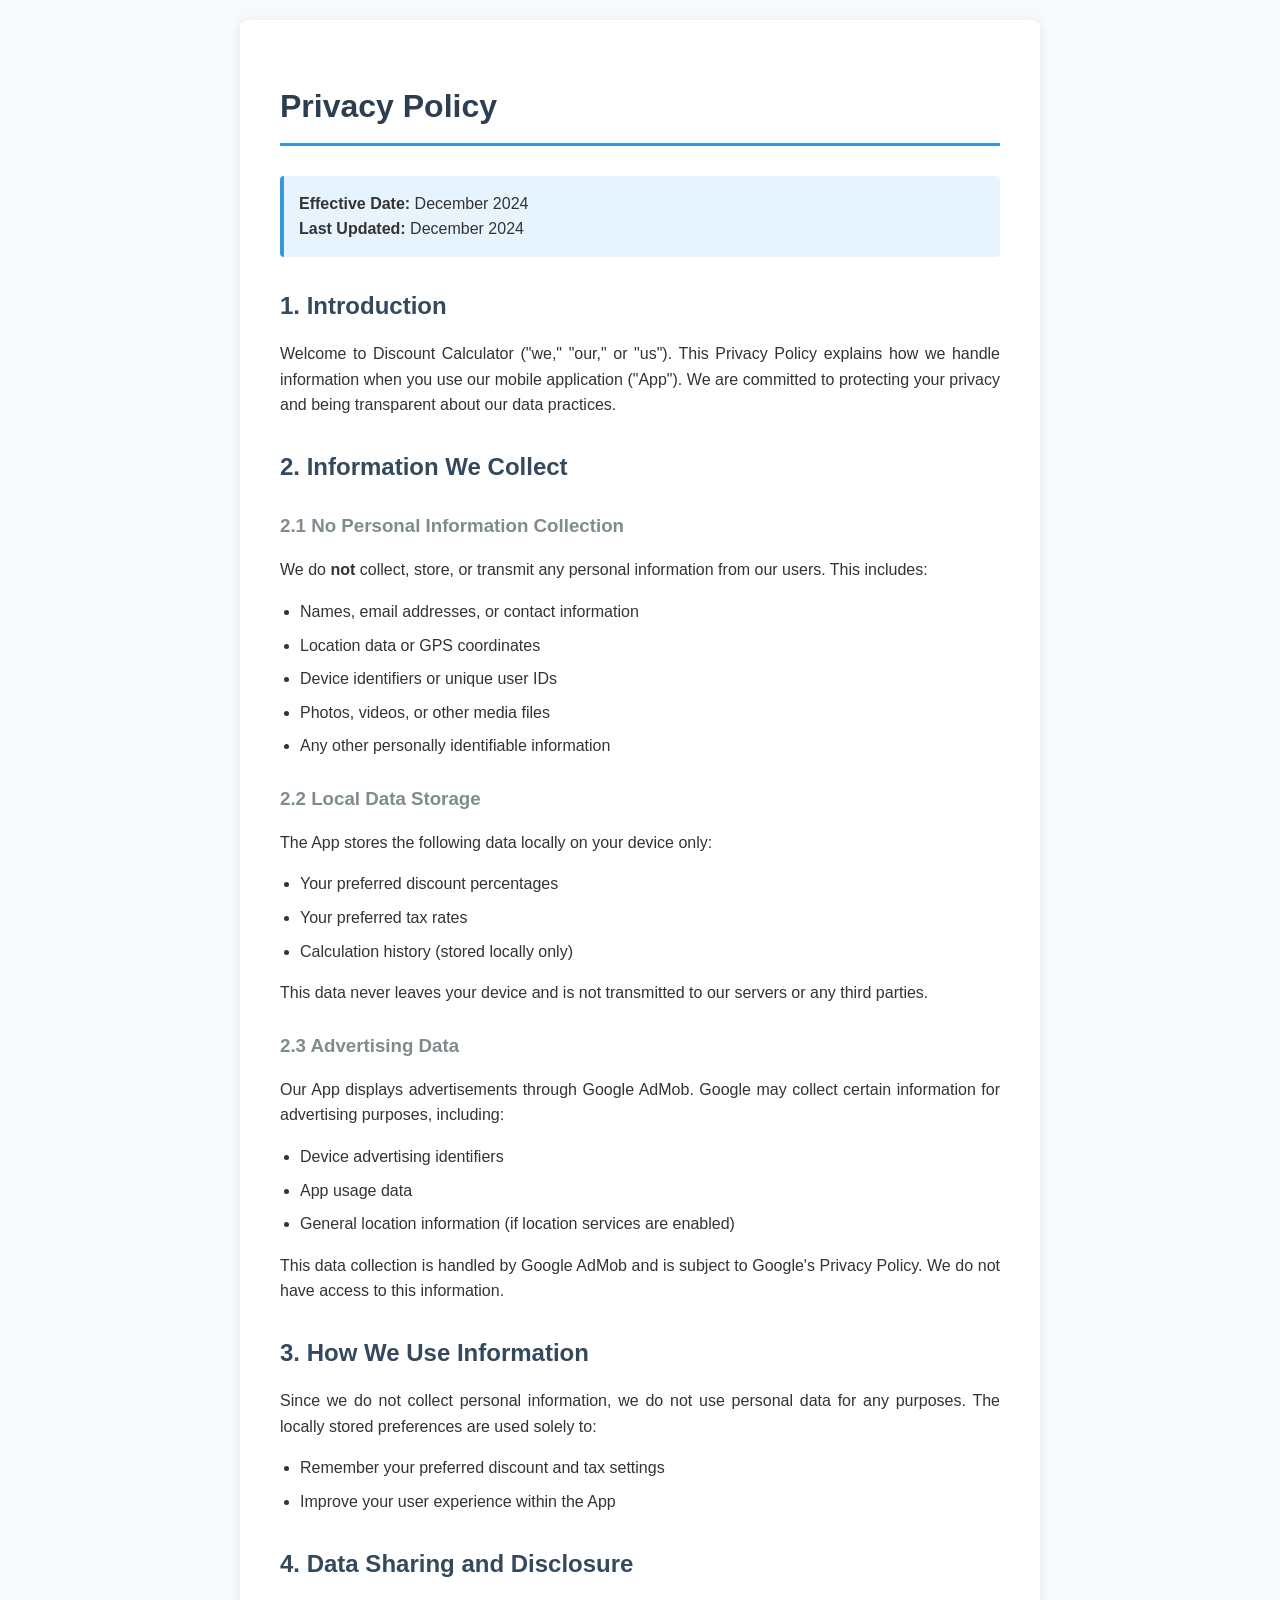
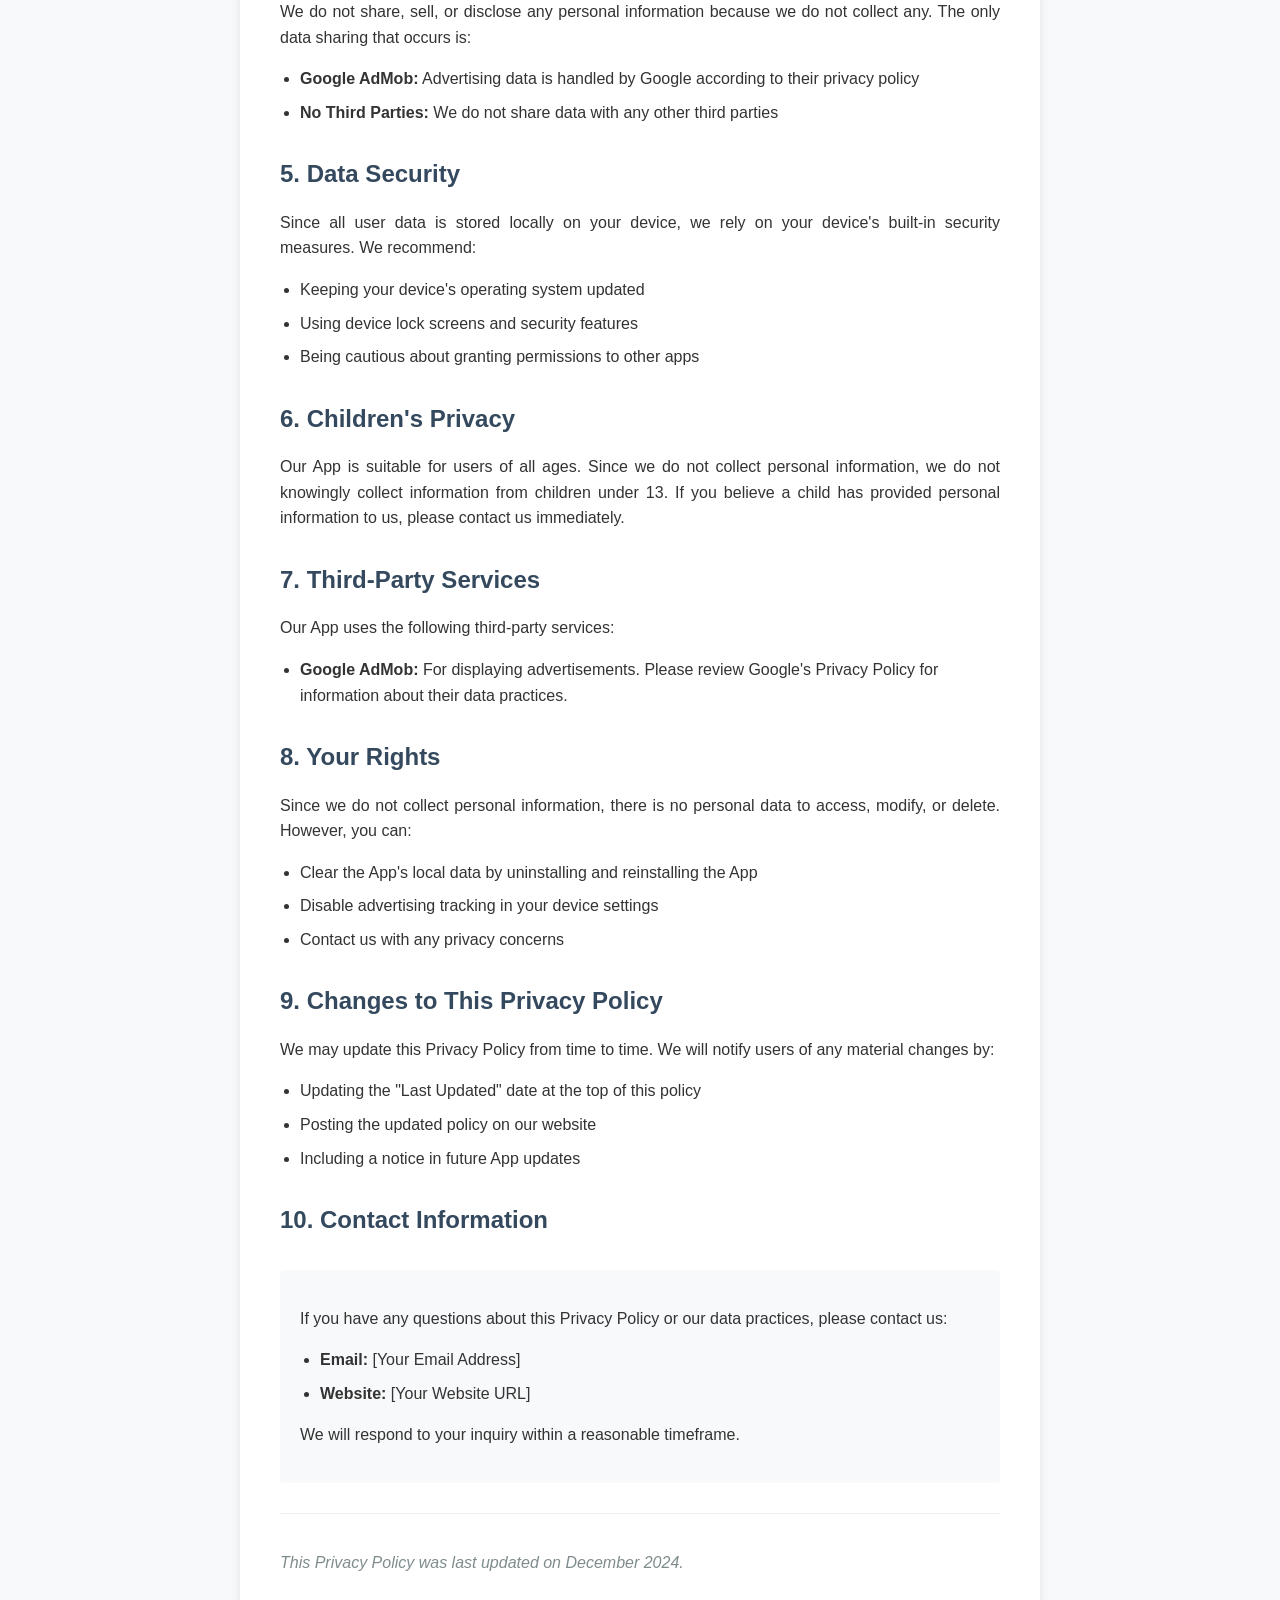
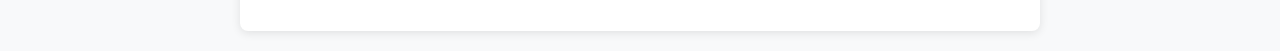
==== privacy-policy-discount-calculator.html @ 7372be8c "Create privacy-policy-discount-calculator.html" ====
<!DOCTYPE html>
<html lang="en">
<head>
    <meta charset="UTF-8">
    <meta name="viewport" content="width=device-width, initial-scale=1.0">
    <title>Privacy Policy - Discount Calculator</title>
    <style>
        body {
            font-family: -apple-system, BlinkMacSystemFont, 'Segoe UI', Roboto, Oxygen, Ubuntu, Cantarell, sans-serif;
            line-height: 1.6;
            color: #333;
            max-width: 800px;
            margin: 0 auto;
            padding: 20px;
            background-color: #f8f9fa;
        }
        .container {
            background-color: white;
            padding: 40px;
            border-radius: 8px;
            box-shadow: 0 2px 10px rgba(0,0,0,0.1);
        }
        h1 {
            color: #2c3e50;
            border-bottom: 3px solid #3498db;
            padding-bottom: 10px;
            margin-bottom: 30px;
        }
        h2 {
            color: #34495e;
            margin-top: 30px;
            margin-bottom: 15px;
        }
        h3 {
            color: #7f8c8d;
            margin-top: 25px;
            margin-bottom: 10px;
        }
        p {
            margin-bottom: 15px;
            text-align: justify;
        }
        ul {
            margin-bottom: 15px;
            padding-left: 20px;
        }
        li {
            margin-bottom: 8px;
        }
        .highlight {
            background-color: #e8f4fd;
            padding: 15px;
            border-left: 4px solid #3498db;
            margin: 20px 0;
            border-radius: 4px;
        }
        .contact-info {
            background-color: #f8f9fa;
            padding: 20px;
            border-radius: 4px;
            margin-top: 30px;
        }
        .last-updated {
            font-style: italic;
            color: #7f8c8d;
            text-align: center;
            margin-top: 30px;
            padding-top: 20px;
            border-top: 1px solid #ecf0f1;
        }
    </style>
</head>
<body>
    <div class="container">
        <h1>Privacy Policy</h1>
        
        <div class="highlight">
            <strong>Effective Date:</strong> December 2024<br>
            <strong>Last Updated:</strong> December 2024
        </div>

        <h2>1. Introduction</h2>
        <p>Welcome to Discount Calculator ("we," "our," or "us"). This Privacy Policy explains how we handle information when you use our mobile application ("App"). We are committed to protecting your privacy and being transparent about our data practices.</p>

        <h2>2. Information We Collect</h2>
        
        <h3>2.1 No Personal Information Collection</h3>
        <p>We do <strong>not</strong> collect, store, or transmit any personal information from our users. This includes:</p>
        <ul>
            <li>Names, email addresses, or contact information</li>
            <li>Location data or GPS coordinates</li>
            <li>Device identifiers or unique user IDs</li>
            <li>Photos, videos, or other media files</li>
            <li>Any other personally identifiable information</li>
        </ul>

        <h3>2.2 Local Data Storage</h3>
        <p>The App stores the following data locally on your device only:</p>
        <ul>
            <li>Your preferred discount percentages</li>
            <li>Your preferred tax rates</li>
            <li>Calculation history (stored locally only)</li>
        </ul>
        <p>This data never leaves your device and is not transmitted to our servers or any third parties.</p>

        <h3>2.3 Advertising Data</h3>
        <p>Our App displays advertisements through Google AdMob. Google may collect certain information for advertising purposes, including:</p>
        <ul>
            <li>Device advertising identifiers</li>
            <li>App usage data</li>
            <li>General location information (if location services are enabled)</li>
        </ul>
        <p>This data collection is handled by Google AdMob and is subject to Google's Privacy Policy. We do not have access to this information.</p>

        <h2>3. How We Use Information</h2>
        <p>Since we do not collect personal information, we do not use personal data for any purposes. The locally stored preferences are used solely to:</p>
        <ul>
            <li>Remember your preferred discount and tax settings</li>
            <li>Improve your user experience within the App</li>
        </ul>

        <h2>4. Data Sharing and Disclosure</h2>
        <p>We do not share, sell, or disclose any personal information because we do not collect any. The only data sharing that occurs is:</p>
        <ul>
            <li><strong>Google AdMob:</strong> Advertising data is handled by Google according to their privacy policy</li>
            <li><strong>No Third Parties:</strong> We do not share data with any other third parties</li>
        </ul>

        <h2>5. Data Security</h2>
        <p>Since all user data is stored locally on your device, we rely on your device's built-in security measures. We recommend:</p>
        <ul>
            <li>Keeping your device's operating system updated</li>
            <li>Using device lock screens and security features</li>
            <li>Being cautious about granting permissions to other apps</li>
        </ul>

        <h2>6. Children's Privacy</h2>
        <p>Our App is suitable for users of all ages. Since we do not collect personal information, we do not knowingly collect information from children under 13. If you believe a child has provided personal information to us, please contact us immediately.</p>

        <h2>7. Third-Party Services</h2>
        <p>Our App uses the following third-party services:</p>
        <ul>
            <li><strong>Google AdMob:</strong> For displaying advertisements. Please review Google's Privacy Policy for information about their data practices.</li>
        </ul>

        <h2>8. Your Rights</h2>
        <p>Since we do not collect personal information, there is no personal data to access, modify, or delete. However, you can:</p>
        <ul>
            <li>Clear the App's local data by uninstalling and reinstalling the App</li>
            <li>Disable advertising tracking in your device settings</li>
            <li>Contact us with any privacy concerns</li>
        </ul>

        <h2>9. Changes to This Privacy Policy</h2>
        <p>We may update this Privacy Policy from time to time. We will notify users of any material changes by:</p>
        <ul>
            <li>Updating the "Last Updated" date at the top of this policy</li>
            <li>Posting the updated policy on our website</li>
            <li>Including a notice in future App updates</li>
        </ul>

        <h2>10. Contact Information</h2>
        <div class="contact-info">
            <p>If you have any questions about this Privacy Policy or our data practices, please contact us:</p>
            <ul>
                <li><strong>Email:</strong> [Your Email Address]</li>
                <li><strong>Website:</strong> [Your Website URL]</li>
            </ul>
            <p>We will respond to your inquiry within a reasonable timeframe.</p>
        </div>

        <div class="last-updated">
            <p>This Privacy Policy was last updated on December 2024.</p>
        </div>
    </div>
</body>
</html>
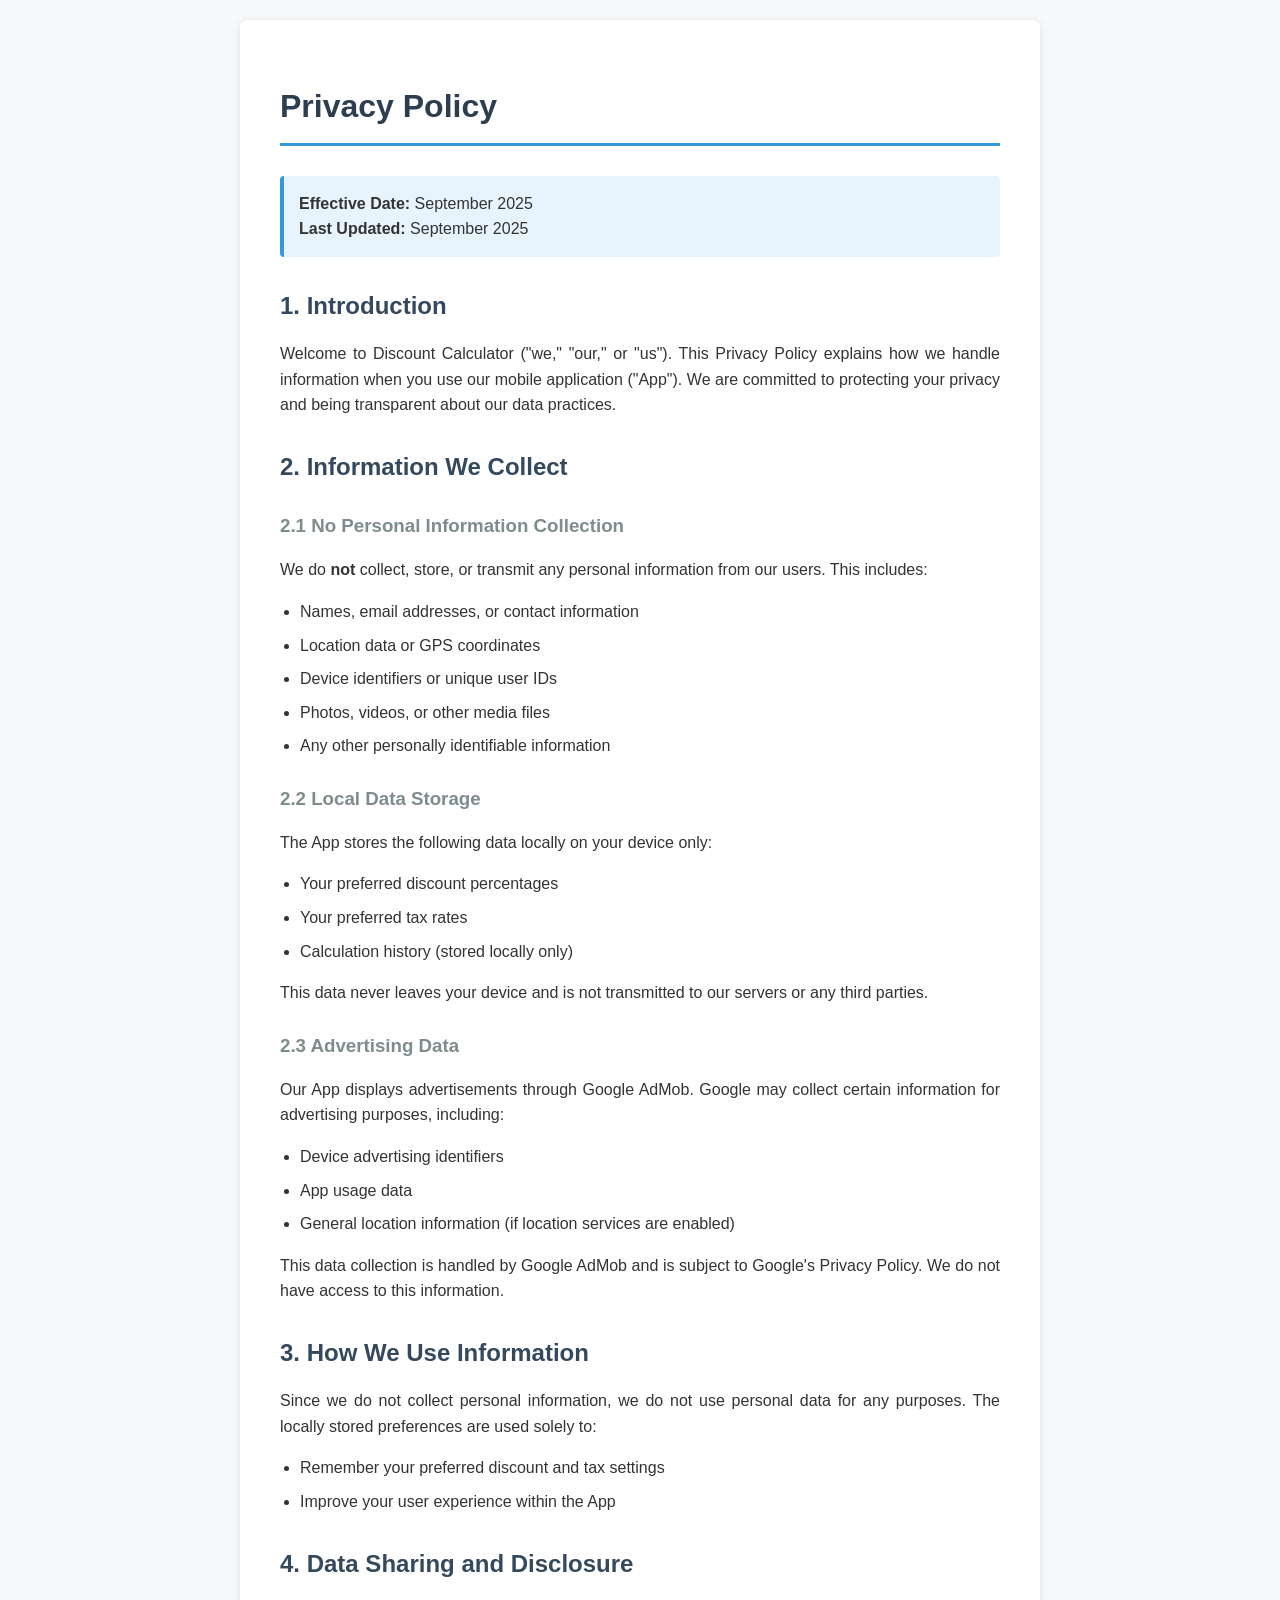
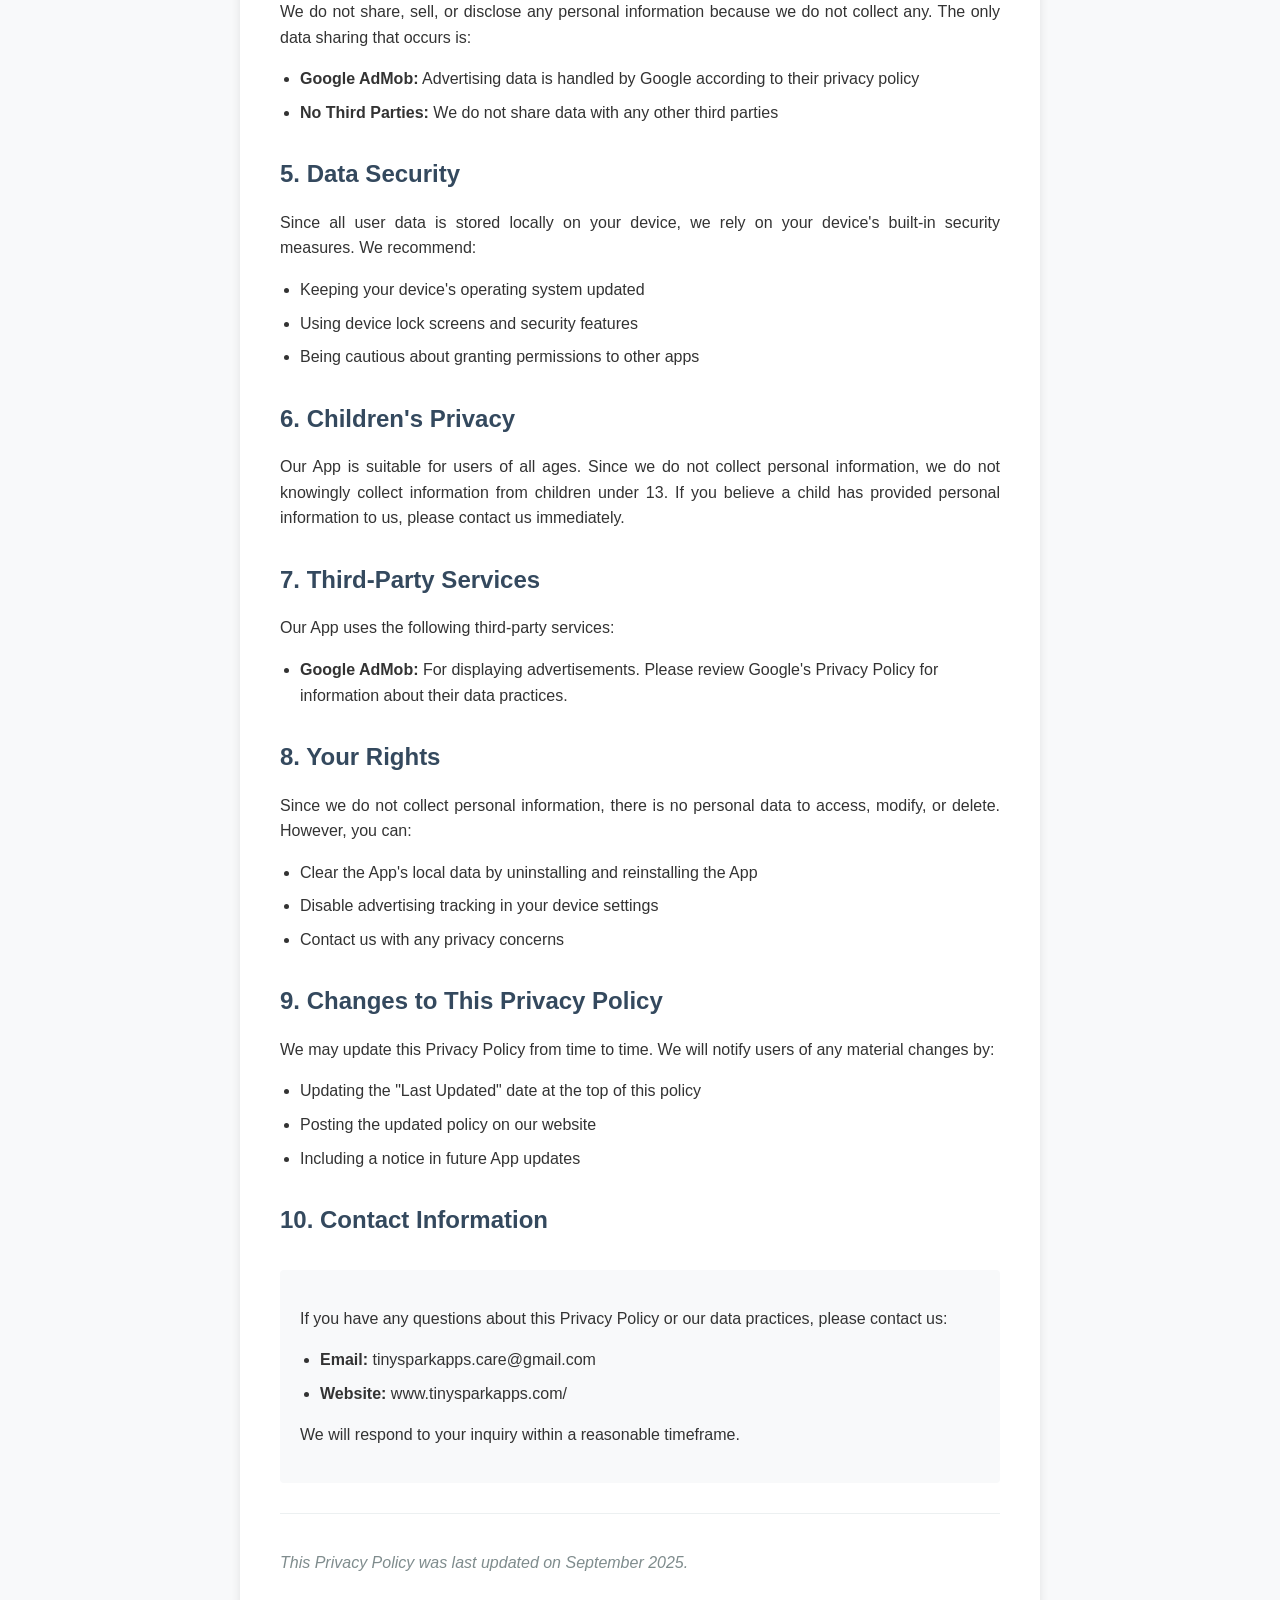
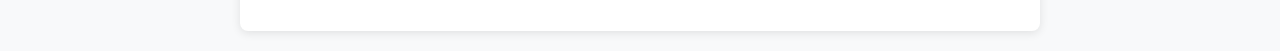
==== commit ad43bc86: "Update privacy-policy-discount-calculator.html" ====
--- a/privacy-policy-discount-calculator.html
+++ b/privacy-policy-discount-calculator.html
@@ -75,8 +75,8 @@
         <h1>Privacy Policy</h1>
         
         <div class="highlight">
-            <strong>Effective Date:</strong> December 2024<br>
-            <strong>Last Updated:</strong> December 2024
+            <strong>Effective Date:</strong> September 2025<br>
+            <strong>Last Updated:</strong> September 2025
         </div>
 
         <h2>1. Introduction</h2>
@@ -163,14 +163,14 @@
         <div class="contact-info">
             <p>If you have any questions about this Privacy Policy or our data practices, please contact us:</p>
             <ul>
-                <li><strong>Email:</strong> [Your Email Address]</li>
-                <li><strong>Website:</strong> [Your Website URL]</li>
+                <li><strong>Email:</strong> tinysparkapps.care@gmail.com</li>
+                <li><strong>Website:</strong> www.tinysparkapps.com/</li>
             </ul>
             <p>We will respond to your inquiry within a reasonable timeframe.</p>
         </div>
 
         <div class="last-updated">
-            <p>This Privacy Policy was last updated on December 2024.</p>
+            <p>This Privacy Policy was last updated on September 2025.</p>
         </div>
     </div>
 </body>
